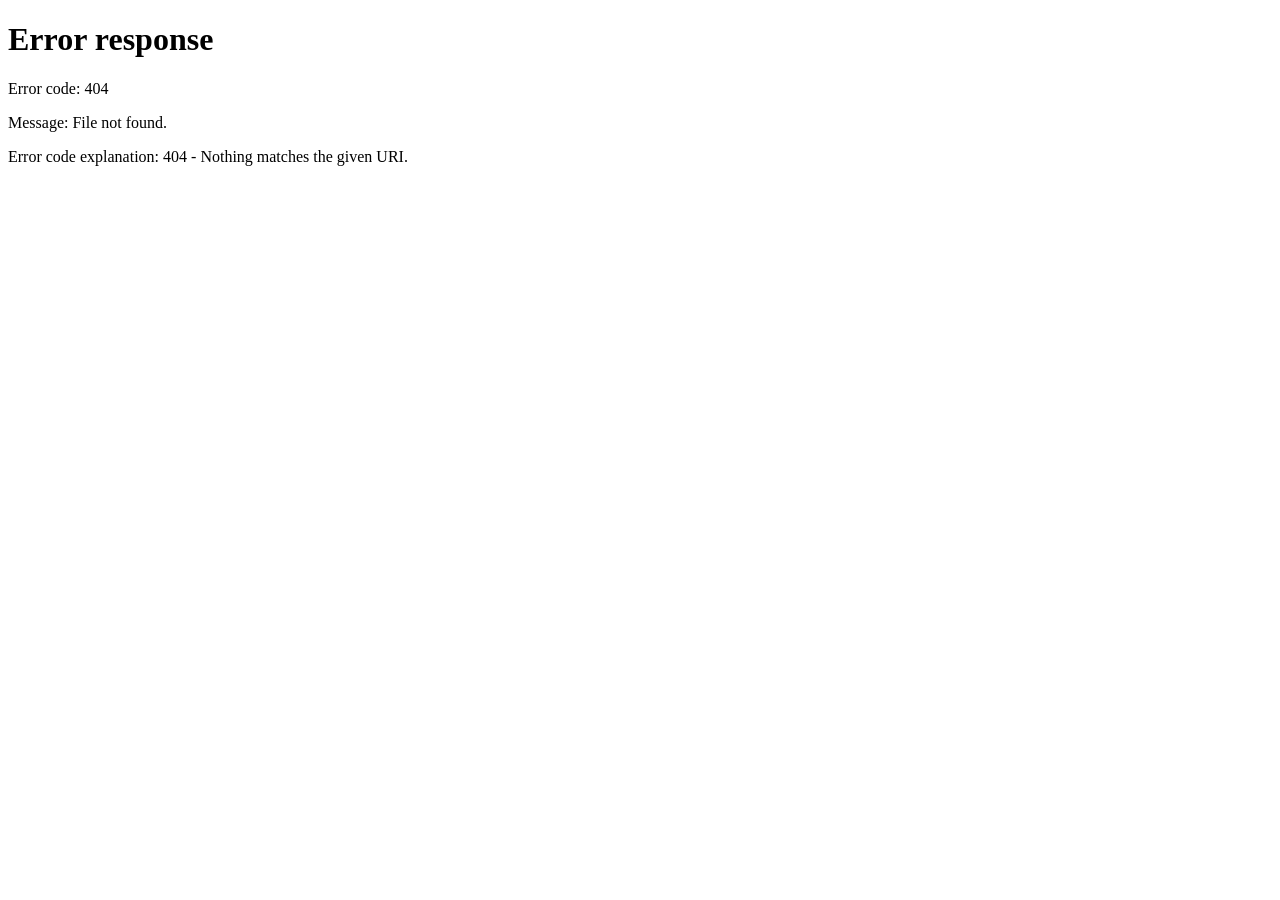
==== web_fronted/director.html @ 8ac4acce "implemeentation de filtre de chaque page selon le role et l ajout admin creation du filier page et s" ====
<!DOCTYPE html>
<html>
    <head>
        
    </head>
    <body>
        <script type="module" src ="script/utile.js"></script>
        <script type="module" src ="script/director.js"></script>
    </body>
</html>
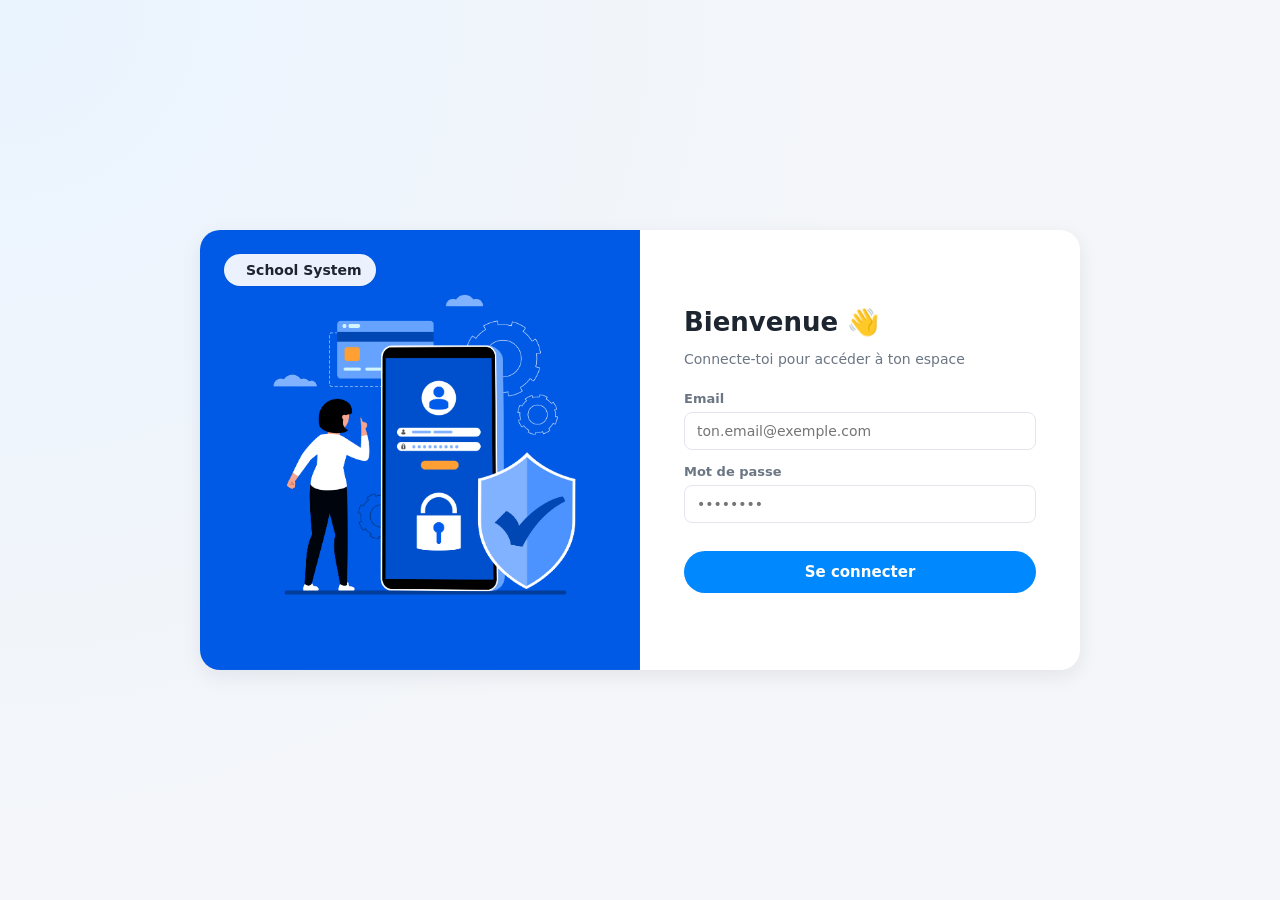
==== commit 14fb5e6a: "ajout de creation de filiere et prof chez admin" ====
--- a/web_fronted/director.html
+++ b/web_fronted/director.html
@@ -1,11 +1,246 @@
 <!DOCTYPE html>
-<html>
-    <head>
-        
-    </head>
-    <body>
-        <script type="module" src ="script/utile.js"></script>
-        <script type="module" src ="script/director.js"></script>
-    </body>
+<html lang="fr">
+<head>
+    <meta charset="UTF-8">
+    <title>Director Dashboard</title>
+    <link rel="stylesheet" href="styles/theme.css">
+    <link rel="stylesheet" href="styles/director.css">
+</head>
+<body>
+    <div class="app-shell">
+        <aside class="app-sidebar" id="sidebar">
+            <div class="app-sidebar-brand">
+                <span class="brand-dot"></span>
+                <span>School System</span>
+            </div>
+            <div class="app-sidebar-role">Director</div>
+
+            <nav class="app-nav">
+                <button class="app-nav-btn active" data-target="overview">
+                    <svg viewBox="0 0 24 24" fill="none" stroke="currentColor" stroke-width="2"><rect x="3" y="3" width="7" height="9" rx="1.5"/><rect x="14" y="3" width="7" height="5" rx="1.5"/><rect x="14" y="12" width="7" height="9" rx="1.5"/><rect x="3" y="16" width="7" height="5" rx="1.5"/></svg>
+                    Overview
+                </button>
+                <button class="app-nav-btn" data-target="filieres">
+                    <svg viewBox="0 0 24 24" fill="none" stroke="currentColor" stroke-width="2"><path d="M12 3 2 8l10 5 10-5-10-5Z"/><path d="M6 10.5V16c0 1.5 2.7 3 6 3s6-1.5 6-3v-5.5"/></svg>
+                    Filières
+                </button>
+                <button class="app-nav-btn" data-target="professors">
+                    <svg viewBox="0 0 24 24" fill="none" stroke="currentColor" stroke-width="2"><circle cx="12" cy="8" r="4"/><path d="M4 21c0-4.4 3.6-7 8-7s8 2.6 8 7"/></svg>
+                    Professeurs
+                </button>
+                <button class="app-nav-btn" data-target="students">
+                    <svg viewBox="0 0 24 24" fill="none" stroke="currentColor" stroke-width="2"><circle cx="9" cy="8" r="3.5"/><path d="M2 21c0-3.6 3-6 7-6s7 2.4 7 6"/><path d="M16.5 5c1.7.3 3 1.8 3 3.5S18.2 11.7 16.5 12"/><path d="M22 21c0-2.8-1.9-5-4.8-5.7"/></svg>
+                    Étudiants
+                </button>
+                <button class="app-nav-btn" data-target="ai-insights">
+                    <svg viewBox="0 0 24 24" fill="none" stroke="currentColor" stroke-width="2"><path d="M12 2v4"/><path d="M12 18v4"/><path d="M4.9 4.9l2.8 2.8"/><path d="M16.3 16.3l2.8 2.8"/><path d="M2 12h4"/><path d="M18 12h4"/><path d="M4.9 19.1l2.8-2.8"/><path d="M16.3 7.7l2.8-2.8"/><circle cx="12" cy="12" r="3.2"/></svg>
+                    AI &amp; ML Insights
+                </button>
+            </nav>
+
+            <div class="app-sidebar-footer">
+                <button class="app-logout-btn" id="logoutBtn">Se déconnecter</button>
+            </div>
+        </aside>
+
+        <div class="app-main">
+            <header class="app-header">
+                <div class="app-header-left">
+                    <button class="app-burger-btn" id="burgerMenuBtn">
+                        <svg viewBox="0 0 24 24" fill="none" stroke="currentColor" stroke-width="2"><path d="M3 6h18"/><path d="M3 12h18"/><path d="M3 18h18"/></svg>
+                    </button>
+                    <div class="app-header-title" id="pageTitle">Overview</div>
+                </div>
+                <div class="app-header-right">
+                    <div class="app-avatar">D</div>
+                </div>
+            </header>
+
+            <main class="app-content">
+
+                <section class="app-section active" id="overview">
+                    <div class="section-heading">
+                        <div>
+                            <h1>Vue d'ensemble</h1>
+                            <p>Statistiques générales de l'établissement</p>
+                        </div>
+                    </div>
+
+                    <div class="stat-grid" id="statGrid">
+                        <div class="stat-card">
+                            <div class="stat-label">Filières</div>
+                            <div class="stat-value" id="statFilieres">–</div>
+                        </div>
+                        <div class="stat-card">
+                            <div class="stat-label">Professeurs</div>
+                            <div class="stat-value" id="statProfessors">–</div>
+                        </div>
+                        <div class="stat-card">
+                            <div class="stat-label">Étudiants</div>
+                            <div class="stat-value" id="statStudents">–</div>
+                        </div>
+                        <div class="stat-card">
+                            <div class="stat-label">Taux de réussite estimé</div>
+                            <div class="stat-value">— <span class="badge badge-ai">bientôt IA</span></div>
+                        </div>
+                    </div>
+
+                    <div class="card">
+                        <div class="card-title">Étudiants à risque</div>
+                        <div class="empty-state">
+                            Le modèle de prédiction n'est pas encore branché.<br>
+                            Voir la section <strong>AI &amp; ML Insights</strong> pour l'activer.
+                        </div>
+                    </div>
+                </section>
+
+                <section class="app-section" id="filieres">
+                    <div class="section-heading">
+                        <div>
+                            <h1>Filières</h1>
+                            <p>Chaque filière regroupe ses modules, professeurs et étudiants</p>
+                        </div>
+                        <button class="btn btn-primary" id="refreshFilieresBtn">Actualiser</button>
+                    </div>
+
+                    <div class="card">
+                        <table class="data-table">
+                            <thead>
+                                <tr>
+                                    <th>Nom</th>
+                                    <th>Description</th>
+                                    <th>Modules</th>
+                                    <th>Étudiants</th>
+                                    <th></th>
+                                </tr>
+                            </thead>
+                            <tbody id="filiereTableBody">
+                                <tr><td colspan="5" class="empty-state">Chargement…</td></tr>
+                            </tbody>
+                        </table>
+                    </div>
+                </section>
+
+                <section class="app-section" id="professors">
+                    <div class="section-heading">
+                        <div>
+                            <h1>Professeurs</h1>
+                            <p>Liste des professeurs et leurs modules assignés</p>
+                        </div>
+                    </div>
+
+                    <div class="card">
+                        <table class="data-table">
+                            <thead>
+                                <tr>
+                                    <th>Nom</th>
+                                    <th>Email</th>
+                                    <th>Modules assignés</th>
+                                    <th></th>
+                                </tr>
+                            </thead>
+                            <tbody id="professorTableBody">
+                                <tr><td colspan="4" class="empty-state">Chargement…</td></tr>
+                            </tbody>
+                        </table>
+                    </div>
+                </section>
+
+                <section class="app-section" id="students">
+                    <div class="section-heading">
+                        <div>
+                            <h1>Étudiants</h1>
+                            <p>Liste des étudiants par filière</p>
+                        </div>
+                    </div>
+
+                    <div class="card">
+                        <table class="data-table">
+                            <thead>
+                                <tr>
+                                    <th>Nom</th>
+                                    <th>Email</th>
+                                    <th>Filière</th>
+                                    <th>Statut</th>
+                                    <th></th>
+                                </tr>
+                            </thead>
+                            <tbody id="studentTableBody">
+                                <tr><td colspan="5" class="empty-state">Chargement…</td></tr>
+                            </tbody>
+                        </table>
+                    </div>
+                </section>
+
+                <section class="app-section" id="ai-insights">
+                    <div class="section-heading">
+                        <div>
+                            <h1>AI &amp; ML Insights</h1>
+                            <p>Fonctionnalités intelligentes à activer au fur et à mesure - rien n'est branché pour l'instant, l'UI est prête</p>
+                        </div>
+                    </div>
+
+                    <div class="ai-panel">
+                        <div class="ai-panel-title">
+                            <svg width="18" height="18" viewBox="0 0 24 24" fill="none" stroke="currentColor" stroke-width="2"><path d="M12 2v4"/><path d="M12 18v4"/><path d="M4.9 4.9l2.8 2.8"/><path d="M16.3 16.3l2.8 2.8"/><path d="M2 12h4"/><path d="M18 12h4"/><path d="M4.9 19.1l2.8-2.8"/><path d="M16.3 7.7l2.8-2.8"/><circle cx="12" cy="12" r="3.2"/></svg>
+                            Roadmap suggérée
+                        </div>
+                        <p style="margin:0 0 16px;color:var(--color-text-muted);font-size:13.5px;">
+                            Basé sur la spec du projet - activez ces cartes une par une une fois le MVP stable, dans cet ordre.
+                        </p>
+
+                        <div class="ai-feature-list">
+                            <div class="ai-feature-card">
+                                <div class="ai-feature-head">
+                                    <h4>Prédiction de réussite</h4>
+                                    <label class="toggle"><input type="checkbox" disabled><span class="toggle-slider"></span></label>
+                                </div>
+                                <p>Règle simple d'abord (assiduité &lt; 50% ou moyenne &lt; 10 → à risque), modèle scikit-learn ensuite.</p>
+                            </div>
+                            <div class="ai-feature-card">
+                                <div class="ai-feature-head">
+                                    <h4>Génération de plan de cours</h4>
+                                    <label class="toggle"><input type="checkbox" disabled><span class="toggle-slider"></span></label>
+                                </div>
+                                <p>Le professeur décrit un module, un LLM génère un plan semaine par semaine.</p>
+                            </div>
+                            <div class="ai-feature-card">
+                                <div class="ai-feature-head">
+                                    <h4>Génération de quiz</h4>
+                                    <label class="toggle"><input type="checkbox" disabled><span class="toggle-slider"></span></label>
+                                </div>
+                                <p>QCM / Vrai-Faux / question de code générés automatiquement par module.</p>
+                            </div>
+                            <div class="ai-feature-card">
+                                <div class="ai-feature-head">
+                                    <h4>Assistant IA étudiant</h4>
+                                    <label class="toggle"><input type="checkbox" checked disabled><span class="toggle-slider"></span></label>
+                                </div>
+                                <p>UI déjà en place côté étudiant (onglet Assistant IA) - reste à brancher le backend/LLM.</p>
+                            </div>
+                            <div class="ai-feature-card">
+                                <div class="ai-feature-head">
+                                    <h4>Résumé de cours (PDF)</h4>
+                                    <label class="toggle"><input type="checkbox" disabled><span class="toggle-slider"></span></label>
+                                </div>
+                                <p>Le professeur upload un PDF, un résumé est généré et stocké par module.</p>
+                            </div>
+                            <div class="ai-feature-card">
+                                <div class="ai-feature-head">
+                                    <h4>Alertes automatiques</h4>
+                                    <label class="toggle"><input type="checkbox" disabled><span class="toggle-slider"></span></label>
+                                </div>
+                                <p>Notifier le professeur/directeur si assiduité &lt; 50% ou moyenne &lt; 10.</p>
+                            </div>
+                        </div>
+                    </div>
+                </section>
+
+            </main>
+        </div>
+    </div>
+
+    <script type="module" src="script/utile.js"></script>
+    <script type="module" src="script/director.js"></script>
+</body>
 </html>
-
--- a/web_fronted/styles/theme.css
+++ b/web_fronted/styles/theme.css
@@ -0,0 +1,661 @@
+/* ============================================
+   Shared design system - School System
+   Import this on every dashboard page, before
+   the page-specific stylesheet.
+   ============================================ */
+
+:root {
+  --color-primary: #0088ff;
+  --color-primary-dark: #0066cc;
+  --color-primary-light: #e8f3ff;
+
+  --color-bg: #f4f6f9;
+  --color-surface: #ffffff;
+  --color-border: #e2e6ec;
+
+  --color-text: #1c2530;
+  --color-text-muted: #6b7684;
+
+  --color-success: #1fb877;
+  --color-success-bg: #e8f9f1;
+  --color-warning: #f5a524;
+  --color-warning-bg: #fef4e4;
+  --color-danger: #ea4b4b;
+  --color-danger-bg: #fdeaea;
+
+  --color-ai: #7b5cf0;
+  --color-ai-bg: #f1ecff;
+
+  --radius-sm: 8px;
+  --radius-md: 14px;
+  --radius-lg: 20px;
+  --radius-pill: 999px;
+
+  --shadow-sm: 0 1px 3px rgba(20, 30, 50, 0.06);
+  --shadow-md: 0 6px 20px rgba(20, 30, 50, 0.08);
+
+  --sidebar-width: 260px;
+  --header-height: 72px;
+
+  --font-main: "Segoe UI", system-ui, -apple-system, sans-serif;
+}
+
+* {
+  box-sizing: border-box;
+}
+
+body, html {
+  margin: 0;
+  padding: 0;
+  font-family: var(--font-main);
+  background: var(--color-bg);
+  color: var(--color-text);
+}
+
+/* ---------- Layout shell: sidebar + main ---------- */
+
+.app-shell {
+  display: flex;
+  height: 100vh;
+  overflow: hidden;
+}
+
+.app-sidebar {
+  width: var(--sidebar-width);
+  flex-shrink: 0;
+  background: var(--color-surface);
+  border-right: 1px solid var(--color-border);
+  display: flex;
+  flex-direction: column;
+  transition: margin-left 0.2s ease;
+}
+
+.app-sidebar.collapsed {
+  margin-left: calc(var(--sidebar-width) * -1);
+}
+
+.app-sidebar-brand {
+  display: flex;
+  align-items: center;
+  gap: 10px;
+  padding: 22px 24px;
+  border-bottom: 1px solid var(--color-border);
+}
+
+.app-sidebar-brand .brand-dot {
+  width: 10px;
+  height: 10px;
+  border-radius: 50%;
+  background: var(--color-primary);
+}
+
+.app-sidebar-brand span {
+  font-weight: 700;
+  font-size: 16px;
+  letter-spacing: 0.2px;
+}
+
+.app-sidebar-role {
+  font-size: 12px;
+  color: var(--color-text-muted);
+  padding: 0 24px 16px;
+}
+
+.app-nav {
+  display: flex;
+  flex-direction: column;
+  gap: 2px;
+  padding: 8px 12px;
+  overflow-y: auto;
+  flex: 1;
+}
+
+.app-nav-btn {
+  display: flex;
+  align-items: center;
+  gap: 12px;
+  width: 100%;
+  text-align: left;
+  border: none;
+  background: transparent;
+  color: var(--color-text-muted);
+  font-size: 14.5px;
+  font-family: var(--font-main);
+  padding: 11px 14px;
+  border-radius: var(--radius-sm);
+  cursor: pointer;
+}
+
+.app-nav-btn svg {
+  width: 18px;
+  height: 18px;
+  flex-shrink: 0;
+}
+
+.app-nav-btn:hover {
+  background: var(--color-bg);
+  color: var(--color-text);
+}
+
+.app-nav-btn.active {
+  background: var(--color-primary-light);
+  color: var(--color-primary-dark);
+  font-weight: 600;
+}
+
+.app-sidebar-footer {
+  padding: 16px;
+  border-top: 1px solid var(--color-border);
+}
+
+.app-logout-btn {
+  width: 100%;
+  border: 1px solid var(--color-border);
+  background: var(--color-surface);
+  color: var(--color-text-muted);
+  padding: 10px;
+  border-radius: var(--radius-sm);
+  cursor: pointer;
+  font-size: 13.5px;
+}
+
+.app-logout-btn:hover {
+  border-color: var(--color-danger);
+  color: var(--color-danger);
+}
+
+.app-main {
+  flex: 1;
+  display: flex;
+  flex-direction: column;
+  overflow: hidden;
+}
+
+.app-header {
+  height: var(--header-height);
+  flex-shrink: 0;
+  display: flex;
+  align-items: center;
+  justify-content: space-between;
+  padding: 0 32px;
+  background: var(--color-surface);
+  border-bottom: 1px solid var(--color-border);
+}
+
+.app-header-left {
+  display: flex;
+  align-items: center;
+  gap: 14px;
+}
+
+.app-burger-btn {
+  width: 38px;
+  height: 38px;
+  border-radius: var(--radius-sm);
+  border: 1px solid var(--color-border);
+  background: var(--color-surface);
+  cursor: pointer;
+  display: flex;
+  align-items: center;
+  justify-content: center;
+}
+
+.app-burger-btn svg {
+  width: 18px;
+  height: 18px;
+}
+
+.app-header-title {
+  font-size: 19px;
+  font-weight: 700;
+}
+
+.app-header-right {
+  display: flex;
+  align-items: center;
+  gap: 14px;
+}
+
+.app-avatar {
+  width: 38px;
+  height: 38px;
+  border-radius: 50%;
+  background: var(--color-primary);
+  color: white;
+  display: flex;
+  align-items: center;
+  justify-content: center;
+  font-weight: 700;
+  font-size: 14px;
+}
+
+.app-content {
+  flex: 1;
+  overflow-y: auto;
+  padding: 28px 32px 60px;
+}
+
+.app-section {
+  display: none;
+  flex-direction: column;
+  gap: 22px;
+}
+
+.app-section.active {
+  display: flex;
+}
+
+/* ---------- Reusable pieces ---------- */
+
+.section-heading {
+  display: flex;
+  align-items: baseline;
+  justify-content: space-between;
+  flex-wrap: wrap;
+  gap: 10px;
+}
+
+.section-heading h1 {
+  font-size: 22px;
+  margin: 0;
+}
+
+.section-heading p {
+  margin: 4px 0 0;
+  color: var(--color-text-muted);
+  font-size: 14px;
+}
+
+.stat-grid {
+  display: grid;
+  grid-template-columns: repeat(auto-fit, minmax(180px, 1fr));
+  gap: 16px;
+}
+
+.stat-card {
+  background: var(--color-surface);
+  border: 1px solid var(--color-border);
+  border-radius: var(--radius-md);
+  padding: 18px 20px;
+  box-shadow: var(--shadow-sm);
+}
+
+.stat-card .stat-label {
+  font-size: 13px;
+  color: var(--color-text-muted);
+}
+
+.stat-card .stat-value {
+  font-size: 26px;
+  font-weight: 700;
+  margin-top: 6px;
+}
+
+.card {
+  background: var(--color-surface);
+  border: 1px solid var(--color-border);
+  border-radius: var(--radius-md);
+  box-shadow: var(--shadow-sm);
+  padding: 20px;
+}
+
+.card-title {
+  font-weight: 700;
+  font-size: 15px;
+  margin: 0 0 14px;
+  display: flex;
+  align-items: center;
+  gap: 8px;
+}
+
+.badge {
+  display: inline-flex;
+  align-items: center;
+  padding: 3px 10px;
+  border-radius: var(--radius-pill);
+  font-size: 12px;
+  font-weight: 600;
+}
+
+.badge-success { background: var(--color-success-bg); color: var(--color-success); }
+.badge-warning { background: var(--color-warning-bg); color: var(--color-warning); }
+.badge-danger  { background: var(--color-danger-bg);  color: var(--color-danger); }
+.badge-ai      { background: var(--color-ai-bg);       color: var(--color-ai); }
+
+.btn {
+  border: none;
+  border-radius: var(--radius-sm);
+  padding: 10px 18px;
+  font-family: var(--font-main);
+  font-size: 14px;
+  font-weight: 600;
+  cursor: pointer;
+}
+
+.btn-primary { background: var(--color-primary); color: white; }
+.btn-primary:hover { background: var(--color-primary-dark); }
+
+.btn-outline {
+  background: transparent;
+  border: 1.5px solid var(--color-border);
+  color: var(--color-text);
+}
+.btn-outline:hover { border-color: var(--color-primary); color: var(--color-primary); }
+
+.btn-danger-outline {
+  background: transparent;
+  border: 1.5px solid var(--color-danger);
+  color: var(--color-danger);
+}
+.btn-danger-outline:hover { background: var(--color-danger-bg); }
+
+input, textarea, select {
+  font-family: var(--font-main);
+  border: 1.5px solid var(--color-border);
+  border-radius: var(--radius-sm);
+  padding: 10px 12px;
+  font-size: 14px;
+  background: var(--color-surface);
+  color: var(--color-text);
+}
+
+input:focus, textarea:focus, select:focus {
+  outline: none;
+  border-color: var(--color-primary);
+}
+
+.form-grid {
+  display: grid;
+  grid-template-columns: 1fr 1fr;
+  gap: 14px;
+}
+
+.form-field {
+  display: flex;
+  flex-direction: column;
+  gap: 6px;
+}
+
+.form-field label {
+  font-size: 13px;
+  font-weight: 600;
+  color: var(--color-text-muted);
+}
+
+.data-table {
+  width: 100%;
+  border-collapse: collapse;
+  font-size: 14px;
+}
+
+.data-table th {
+  text-align: left;
+  color: var(--color-text-muted);
+  font-weight: 600;
+  font-size: 12.5px;
+  text-transform: uppercase;
+  letter-spacing: 0.03em;
+  padding: 10px 12px;
+  border-bottom: 1px solid var(--color-border);
+}
+
+.data-table td {
+  padding: 12px;
+  border-bottom: 1px solid var(--color-border);
+}
+
+.data-table tr:last-child td {
+  border-bottom: none;
+}
+
+.icon-btn {
+  width: 32px;
+  height: 32px;
+  border-radius: var(--radius-sm);
+  border: 1px solid var(--color-border);
+  background: var(--color-surface);
+  cursor: pointer;
+  display: inline-flex;
+  align-items: center;
+  justify-content: center;
+}
+
+.icon-btn:hover {
+  border-color: var(--color-danger);
+  color: var(--color-danger);
+}
+
+.empty-state {
+  text-align: center;
+  color: var(--color-text-muted);
+  padding: 40px 20px;
+  font-size: 14px;
+}
+
+/* ---------- AI-flavored pieces ---------- */
+
+.ai-panel {
+  border: 1.5px dashed #cabaf7;
+  background: var(--color-ai-bg);
+  border-radius: var(--radius-md);
+  padding: 20px;
+}
+
+.ai-panel-title {
+  display: flex;
+  align-items: center;
+  gap: 8px;
+  font-weight: 700;
+  color: var(--color-ai);
+  margin-bottom: 8px;
+}
+
+.ai-feature-list {
+  display: grid;
+  grid-template-columns: repeat(auto-fit, minmax(230px, 1fr));
+  gap: 14px;
+}
+
+.ai-feature-card {
+  background: var(--color-surface);
+  border: 1px solid var(--color-border);
+  border-radius: var(--radius-md);
+  padding: 16px;
+}
+
+.ai-feature-card .ai-feature-head {
+  display: flex;
+  align-items: center;
+  justify-content: space-between;
+}
+
+.ai-feature-card h4 {
+  margin: 0;
+  font-size: 14.5px;
+}
+
+.ai-feature-card p {
+  margin: 8px 0 0;
+  font-size: 13px;
+  color: var(--color-text-muted);
+}
+
+.toggle {
+  position: relative;
+  width: 40px;
+  height: 22px;
+  flex-shrink: 0;
+}
+
+.toggle input { opacity: 0; width: 0; height: 0; }
+
+.toggle-slider {
+  position: absolute;
+  inset: 0;
+  background: var(--color-border);
+  border-radius: var(--radius-pill);
+  cursor: pointer;
+  transition: 0.15s;
+}
+
+.toggle-slider::before {
+  content: "";
+  position: absolute;
+  width: 16px;
+  height: 16px;
+  left: 3px;
+  top: 3px;
+  background: white;
+  border-radius: 50%;
+  transition: 0.15s;
+}
+
+.toggle input:checked + .toggle-slider {
+  background: var(--color-ai);
+}
+
+.toggle input:checked + .toggle-slider::before {
+  transform: translateX(18px);
+}
+
+/* ---------- Chat / AI conversation ---------- */
+
+.chat-shell {
+  display: grid;
+  grid-template-columns: 260px 1fr;
+  gap: 18px;
+  height: calc(100vh - var(--header-height) - 100px);
+}
+
+.chat-thread-list {
+  background: var(--color-surface);
+  border: 1px solid var(--color-border);
+  border-radius: var(--radius-md);
+  overflow-y: auto;
+  padding: 10px;
+}
+
+.chat-thread-item {
+  width: 100%;
+  text-align: left;
+  border: none;
+  background: transparent;
+  padding: 12px;
+  border-radius: var(--radius-sm);
+  cursor: pointer;
+  font-size: 13.5px;
+  color: var(--color-text);
+  display: block;
+  margin-bottom: 2px;
+}
+
+.chat-thread-item:hover { background: var(--color-bg); }
+.chat-thread-item.active { background: var(--color-ai-bg); color: var(--color-ai); font-weight: 600; }
+
+.chat-window {
+  background: var(--color-surface);
+  border: 1px solid var(--color-border);
+  border-radius: var(--radius-md);
+  display: flex;
+  flex-direction: column;
+  overflow: hidden;
+}
+
+.chat-messages {
+  flex: 1;
+  overflow-y: auto;
+  padding: 20px;
+  display: flex;
+  flex-direction: column;
+  gap: 14px;
+}
+
+.chat-bubble {
+  max-width: 70%;
+  padding: 12px 16px;
+  border-radius: var(--radius-md);
+  font-size: 14px;
+  line-height: 1.5;
+}
+
+.chat-bubble.question {
+  align-self: flex-end;
+  background: var(--color-primary);
+  color: white;
+  border-bottom-right-radius: 4px;
+}
+
+.chat-bubble.response {
+  align-self: flex-start;
+  background: var(--color-bg);
+  border-bottom-left-radius: 4px;
+}
+
+.chat-input-row {
+  display: flex;
+  gap: 10px;
+  padding: 16px;
+  border-top: 1px solid var(--color-border);
+}
+
+.chat-input-row input {
+  flex: 1;
+}
+
+/* ---------- Schedule grid ---------- */
+
+.schedule-grid {
+  display: grid;
+  grid-template-columns: 90px repeat(6, 1fr);
+  gap: 8px;
+}
+
+.schedule-cell-head {
+  font-size: 12.5px;
+  font-weight: 700;
+  text-align: center;
+  color: var(--color-text-muted);
+  padding: 8px 0;
+}
+
+.schedule-slot-label {
+  font-size: 12px;
+  color: var(--color-text-muted);
+  display: flex;
+  align-items: center;
+  justify-content: center;
+}
+
+.schedule-cell {
+  background: var(--color-surface);
+  border: 1px solid var(--color-border);
+  border-radius: var(--radius-sm);
+  min-height: 70px;
+  padding: 10px;
+  display: flex;
+  flex-direction: column;
+  justify-content: center;
+}
+
+.schedule-cell.filled {
+  background: var(--color-primary-light);
+  border-color: #bfe0ff;
+}
+
+.schedule-cell .module-name {
+  font-weight: 700;
+  font-size: 13px;
+  color: var(--color-primary-dark);
+}
+
+.schedule-cell .module-teacher {
+  font-size: 11.5px;
+  color: var(--color-text-muted);
+  margin-top: 2px;
+}
+
+@media (max-width: 900px) {
+  .form-grid { grid-template-columns: 1fr; }
+  .chat-shell { grid-template-columns: 1fr; }
+  .schedule-grid { grid-template-columns: 60px repeat(6, 1fr); font-size: 11px; }
+}
--- a/web_fronted/styles/director.css
+++ b/web_fronted/styles/director.css
@@ -0,0 +1,7 @@
+/* Page-specific tweaks for the Director dashboard.
+   Everything shared (sidebar, cards, tables, AI panel) lives in theme.css */
+
+.app-sidebar-role {
+  color: var(--color-primary-dark);
+  font-weight: 600;
+}
